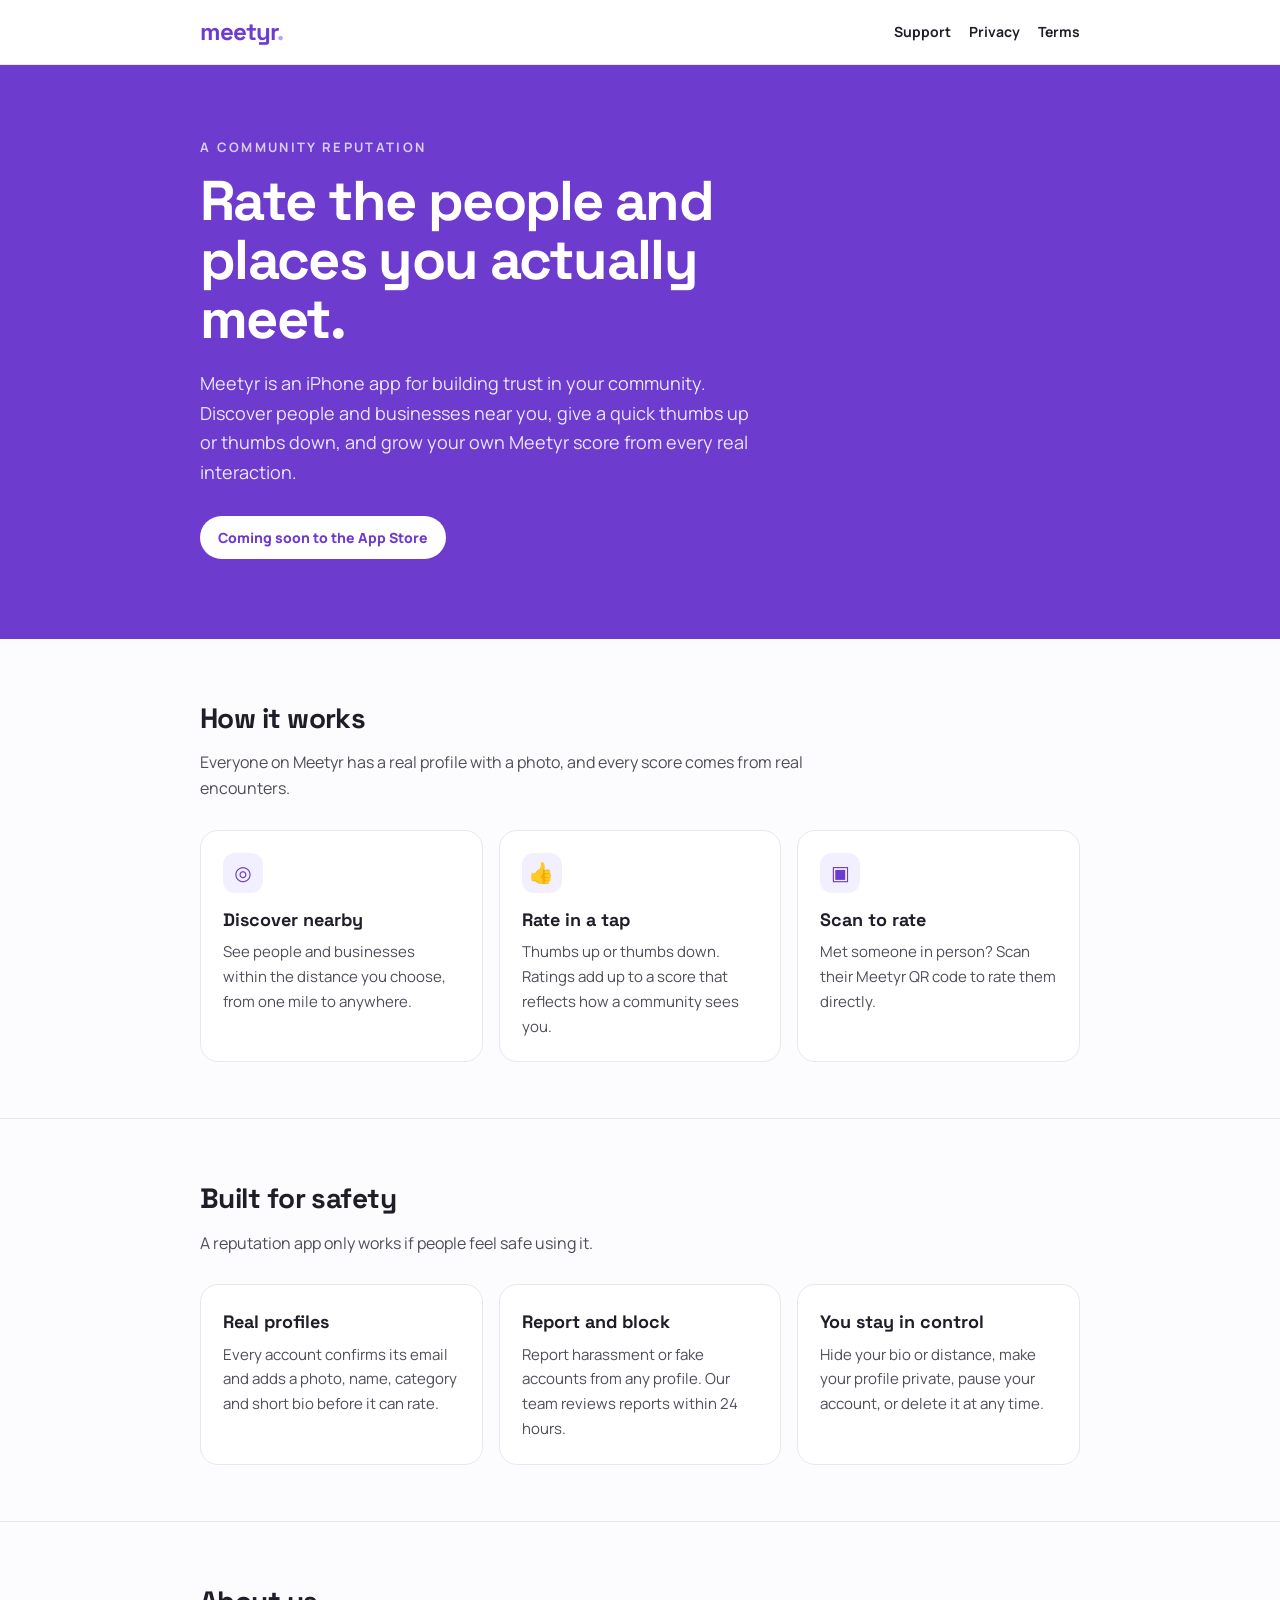
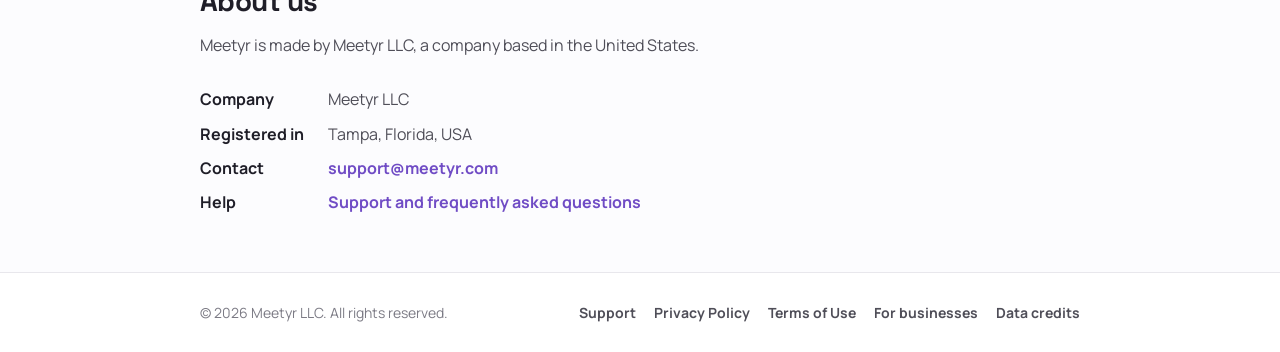
==== index.html @ 3fa54aea "Cookie-free visit counter on meetyr.com and the web app, and Meetyr Stats - Cloudflare Web Analytics" ====
<!doctype html>
<html lang="en">
  <head>
    <meta charset="utf-8" />
    <meta name="viewport" content="width=device-width, initial-scale=1" />
    <title>Meetyr — A community reputation</title>
    <meta
      name="description"
      content="Meetyr is a mobile app for rating the people and businesses you meet nearby, building a community reputation. Made by Meetyr LLC."
    />
    <link rel="preconnect" href="https://fonts.googleapis.com" />
    <link rel="preconnect" href="https://fonts.gstatic.com" crossorigin />
    <link
      href="https://fonts.googleapis.com/css2?family=Manrope:wght@400;600;700;800&family=Space+Grotesk:wght@700&display=swap"
      rel="stylesheet"
    />
    <link rel="stylesheet" href="/styles.css" />
    <!-- Cloudflare Web Analytics: counts visits without cookies (see the Privacy Policy). -->
    <script type="module" src="https://static.cloudflareinsights.com/beacon.min.js" data-cf-beacon='{"token": "6abf681c02fc494186cce8af8a3314d2"}'></script>
  </head>
  <body>
    <header class="site-header">
      <div class="wrap">
        <a class="wordmark" href="/" aria-label="Meetyr home">meetyr<span class="dot">.</span></a>
        <nav class="site-nav" aria-label="Main">
          <a href="/support/">Support</a>
          <a href="/privacy/">Privacy</a>
          <a href="/terms/">Terms</a>
        </nav>
      </div>
    </header>

    <main>
      <div class="hero">
        <div class="wrap">
          <p class="eyebrow">A community reputation</p>
          <h1>Rate the people and places you actually meet.</h1>
          <p>
            Meetyr is an iPhone app for building trust in your community. Discover people and businesses near you,
            give a quick thumbs up or thumbs down, and grow your own Meetyr score from every real interaction.
          </p>
          <span class="badge">Coming soon to the App Store</span>
        </div>
      </div>

      <section>
        <div class="wrap">
          <h2>How it works</h2>
          <p class="lead">Everyone on Meetyr has a real profile with a photo, and every score comes from real encounters.</p>
          <div class="cards">
            <div class="card">
              <div class="icon" aria-hidden="true">◎</div>
              <h3>Discover nearby</h3>
              <p>See people and businesses within the distance you choose, from one mile to anywhere.</p>
            </div>
            <div class="card">
              <div class="icon" aria-hidden="true">👍</div>
              <h3>Rate in a tap</h3>
              <p>Thumbs up or thumbs down. Ratings add up to a score that reflects how a community sees you.</p>
            </div>
            <div class="card">
              <div class="icon" aria-hidden="true">▣</div>
              <h3>Scan to rate</h3>
              <p>Met someone in person? Scan their Meetyr QR code to rate them directly.</p>
            </div>
          </div>
        </div>
      </section>

      <section>
        <div class="wrap">
          <h2>Built for safety</h2>
          <p class="lead">A reputation app only works if people feel safe using it.</p>
          <div class="cards">
            <div class="card">
              <h3>Real profiles</h3>
              <p>Every account confirms its email and adds a photo, name, category and short bio before it can rate.</p>
            </div>
            <div class="card">
              <h3>Report and block</h3>
              <p>Report harassment or fake accounts from any profile. Our team reviews reports within 24 hours.</p>
            </div>
            <div class="card">
              <h3>You stay in control</h3>
              <p>Hide your bio or distance, make your profile private, pause your account, or delete it at any time.</p>
            </div>
          </div>
        </div>
      </section>

      <section>
        <div class="wrap">
          <h2>About us</h2>
          <p class="lead">Meetyr is made by Meetyr LLC, a company based in the United States.</p>
          <dl class="facts">
            <dt>Company</dt>
            <dd>Meetyr LLC</dd>
            <dt>Registered in</dt>
            <dd>Tampa, Florida, USA</dd>
            <dt>Contact</dt>
            <dd><a href="mailto:support@meetyr.com">support@meetyr.com</a></dd>
            <dt>Help</dt>
            <dd><a href="/support/">Support and frequently asked questions</a></dd>
          </dl>
        </div>
      </section>
    </main>

    <footer class="site-footer">
      <div class="wrap">
        <span>© 2026 Meetyr LLC. All rights reserved.</span>
        <nav aria-label="Footer">
          <a href="/support/">Support</a>
          <a href="/privacy/">Privacy Policy</a>
          <a href="/terms/">Terms of Use</a>
          <a href="/business/">For businesses</a>
          <a href="/credits/">Data credits</a>
        </nav>
      </div>
    </footer>
  </body>
</html>
---- styles.css ----
/* meetyr.com — shared styles. Colors and fonts match the app (meetyr-app/constants/theme.ts). */
:root {
  --purple: #6d3bcd;
  --purple-dark: #6231ba;
  --link: #704cc5;
  --tint: #f2f0ff;
  --ink: #1f1e28;
  --body: #4f4e58;
  --muted: #7c7b85;
  --border: #e8e7ec;
  --page: #fcfcfe;
  --white: #ffffff;
  --green: #008a3e;
  --coral: #e23439;
  --display: "Space Grotesk", system-ui, sans-serif;
  --text: "Manrope", system-ui, sans-serif;
}

* {
  box-sizing: border-box;
}

html {
  -webkit-text-size-adjust: 100%;
}

body {
  margin: 0;
  background: var(--page);
  color: var(--body);
  font-family: var(--text);
  font-size: 16px;
  line-height: 1.65;
}

a {
  color: var(--link);
  font-weight: 700;
  text-decoration: none;
}

a:hover {
  text-decoration: underline;
}

.wrap {
  max-width: 920px;
  margin: 0 auto;
  padding: 0 20px;
}

/* Header */
.site-header {
  border-bottom: 1px solid var(--border);
  background: var(--white);
}

.site-header .wrap {
  display: flex;
  align-items: center;
  justify-content: space-between;
  min-height: 64px;
  gap: 16px;
  flex-wrap: wrap;
}

.wordmark {
  font-family: var(--display);
  font-weight: 700;
  font-size: 24px;
  letter-spacing: -0.04em;
  color: var(--purple);
}

.wordmark:hover {
  text-decoration: none;
}

.wordmark .dot {
  color: #b9a5f2;
}

.site-nav {
  display: flex;
  gap: 18px;
  flex-wrap: wrap;
}

.site-nav a {
  font-size: 14px;
  color: var(--ink);
}

.site-nav a[aria-current="page"] {
  color: var(--purple);
}

/* Home */
.hero {
  background: var(--purple);
  color: var(--white);
  padding: 72px 0 80px;
}

.hero .eyebrow {
  margin: 0 0 14px;
  font-size: 13px;
  font-weight: 700;
  letter-spacing: 0.18em;
  text-transform: uppercase;
  color: #d9cefa;
}

.hero h1 {
  max-width: 640px;
  margin: 0;
  font-family: var(--display);
  font-size: clamp(36px, 7vw, 56px);
  line-height: 1.05;
  letter-spacing: -0.03em;
}

.hero p {
  max-width: 560px;
  margin: 20px 0 0;
  font-size: 18px;
  color: #ece6ff;
}

.badge {
  display: inline-block;
  margin-top: 28px;
  padding: 10px 18px;
  border-radius: 999px;
  background: var(--white);
  color: var(--purple);
  font-weight: 800;
  font-size: 14px;
}

section {
  padding: 56px 0;
}

section + section {
  border-top: 1px solid var(--border);
}

h2 {
  margin: 0 0 8px;
  font-family: var(--display);
  font-size: 28px;
  letter-spacing: -0.02em;
  color: var(--ink);
}

.lead {
  max-width: 640px;
  margin: 0 0 28px;
}

.cards {
  display: grid;
  grid-template-columns: repeat(auto-fit, minmax(240px, 1fr));
  gap: 16px;
}

.card {
  padding: 22px;
  border: 1px solid var(--border);
  border-radius: 18px;
  background: var(--white);
}

.card h3 {
  margin: 0 0 6px;
  font-family: var(--display);
  font-size: 18px;
  color: var(--ink);
}

.card p {
  margin: 0;
  font-size: 15px;
}

.card .icon {
  display: inline-flex;
  align-items: center;
  justify-content: center;
  width: 40px;
  height: 40px;
  margin-bottom: 12px;
  border-radius: 12px;
  background: var(--tint);
  color: var(--purple);
  font-size: 20px;
}

.facts {
  display: grid;
  grid-template-columns: max-content 1fr;
  gap: 8px 24px;
  margin: 0;
}

.facts dt {
  font-weight: 700;
  color: var(--ink);
}

.facts dd {
  margin: 0;
}

/* Legal and support pages */
.doc {
  max-width: 760px;
  padding: 48px 20px 64px;
}

.doc h1 {
  margin: 0;
  font-family: var(--display);
  font-size: clamp(32px, 6vw, 44px);
  letter-spacing: -0.03em;
  color: var(--ink);
}

.doc .updated {
  margin: 8px 0 32px;
  font-size: 14px;
  color: var(--muted);
}

.doc h2 {
  margin-top: 36px;
  font-size: 22px;
}

.doc h3 {
  margin: 22px 0 4px;
  font-size: 16px;
  color: var(--ink);
}

.doc ul {
  padding-left: 22px;
}

.doc li + li {
  margin-top: 6px;
}

.callout {
  margin: 24px 0;
  padding: 18px 20px;
  border-radius: 16px;
  background: var(--tint);
  color: var(--ink);
}

.callout p {
  margin: 0;
}

/* Footer */
.site-footer {
  border-top: 1px solid var(--border);
  background: var(--white);
  font-size: 14px;
  color: var(--muted);
}

.site-footer .wrap {
  display: flex;
  justify-content: space-between;
  gap: 16px;
  flex-wrap: wrap;
  padding-top: 28px;
  padding-bottom: 28px;
}

.site-footer nav {
  display: flex;
  gap: 18px;
  flex-wrap: wrap;
}

.site-footer a {
  color: var(--body);
}

@media (max-width: 520px) {
  .hero {
    padding: 52px 0 60px;
  }

  section {
    padding: 44px 0;
  }

  .facts {
    grid-template-columns: 1fr;
    gap: 2px;
  }

  .facts dd {
    margin-bottom: 10px;
  }
}
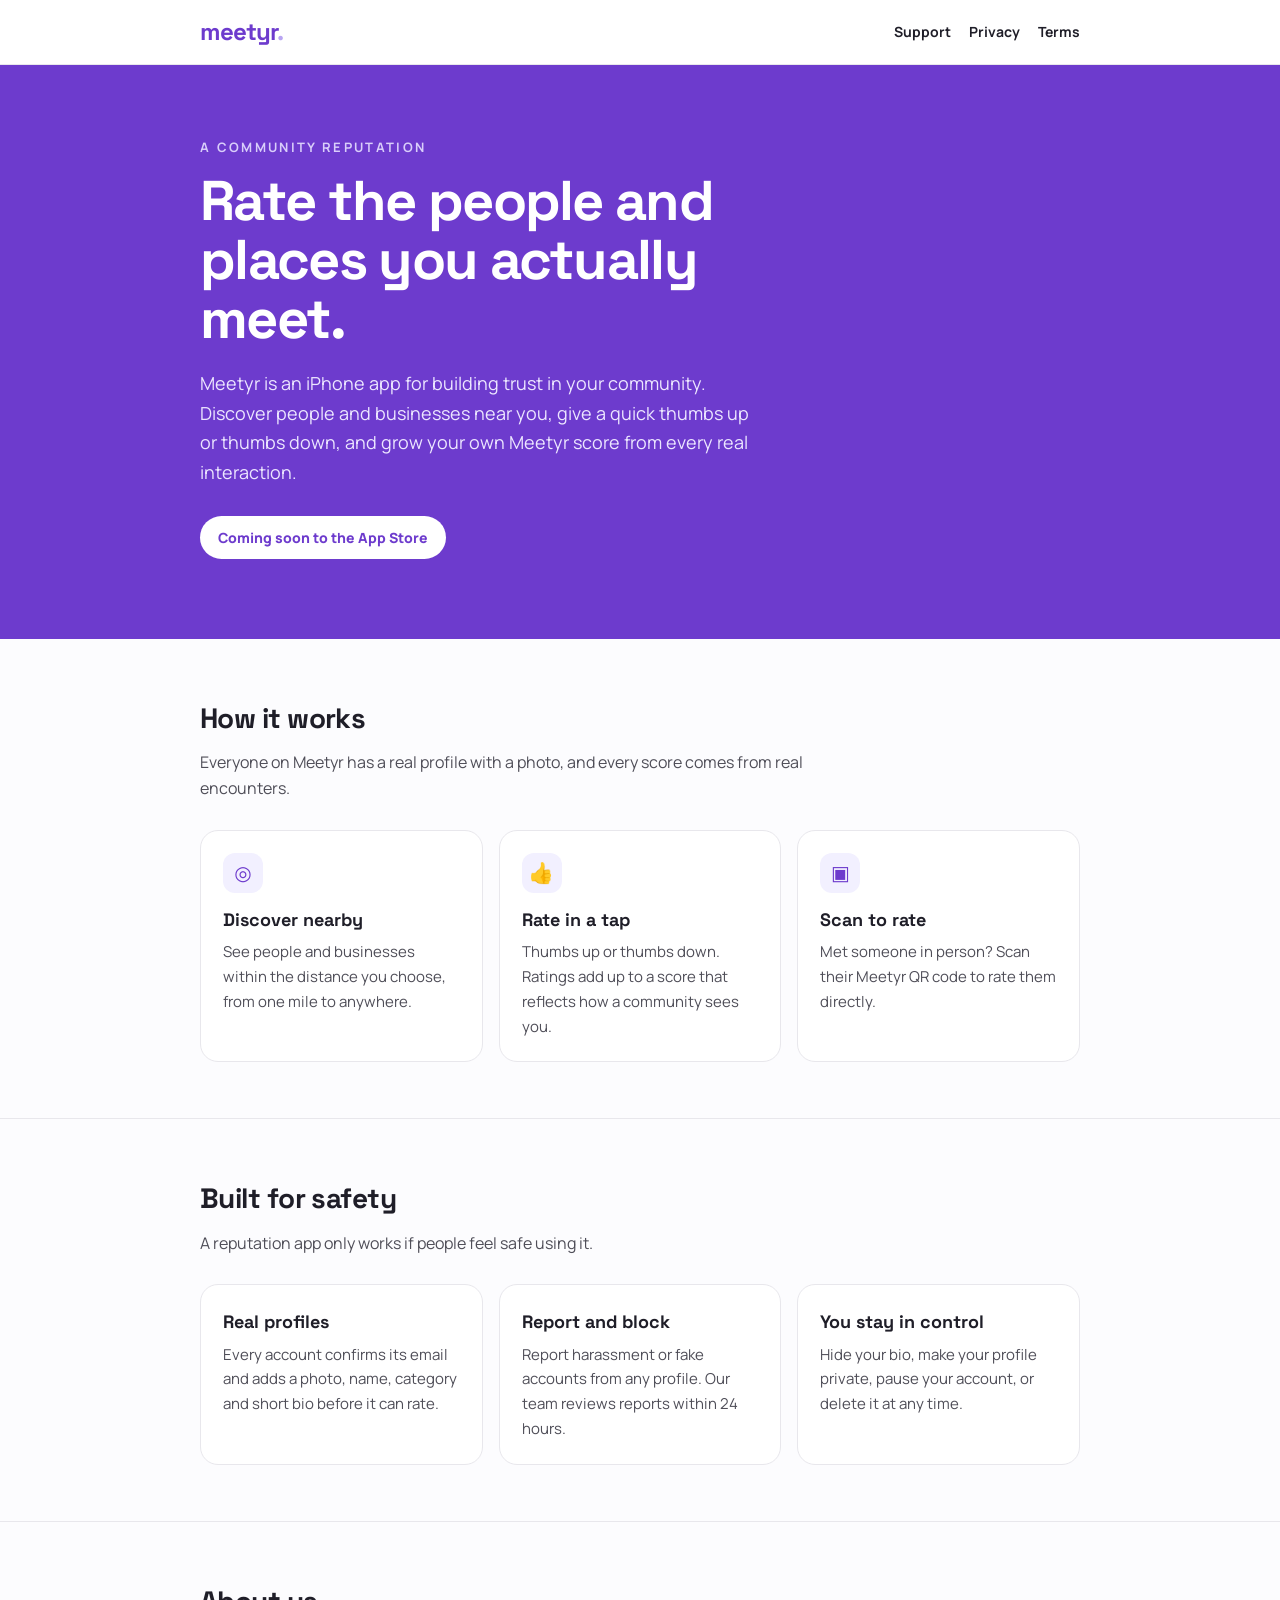
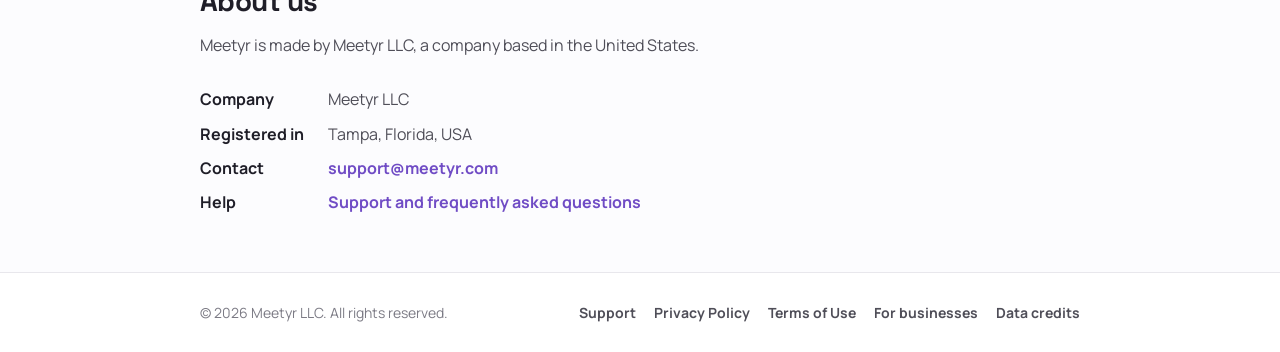
==== commit ed2f38cf: "Privacy Policy and Terms, November 10, 2026: scores move 3 people at a time; who sees your location;" ====
--- a/index.html
+++ b/index.html
@@ -82,7 +82,7 @@
             </div>
             <div class="card">
               <h3>You stay in control</h3>
-              <p>Hide your bio or distance, make your profile private, pause your account, or delete it at any time.</p>
+              <p>Hide your bio, make your profile private, pause your account, or delete it at any time.</p>
             </div>
           </div>
         </div>
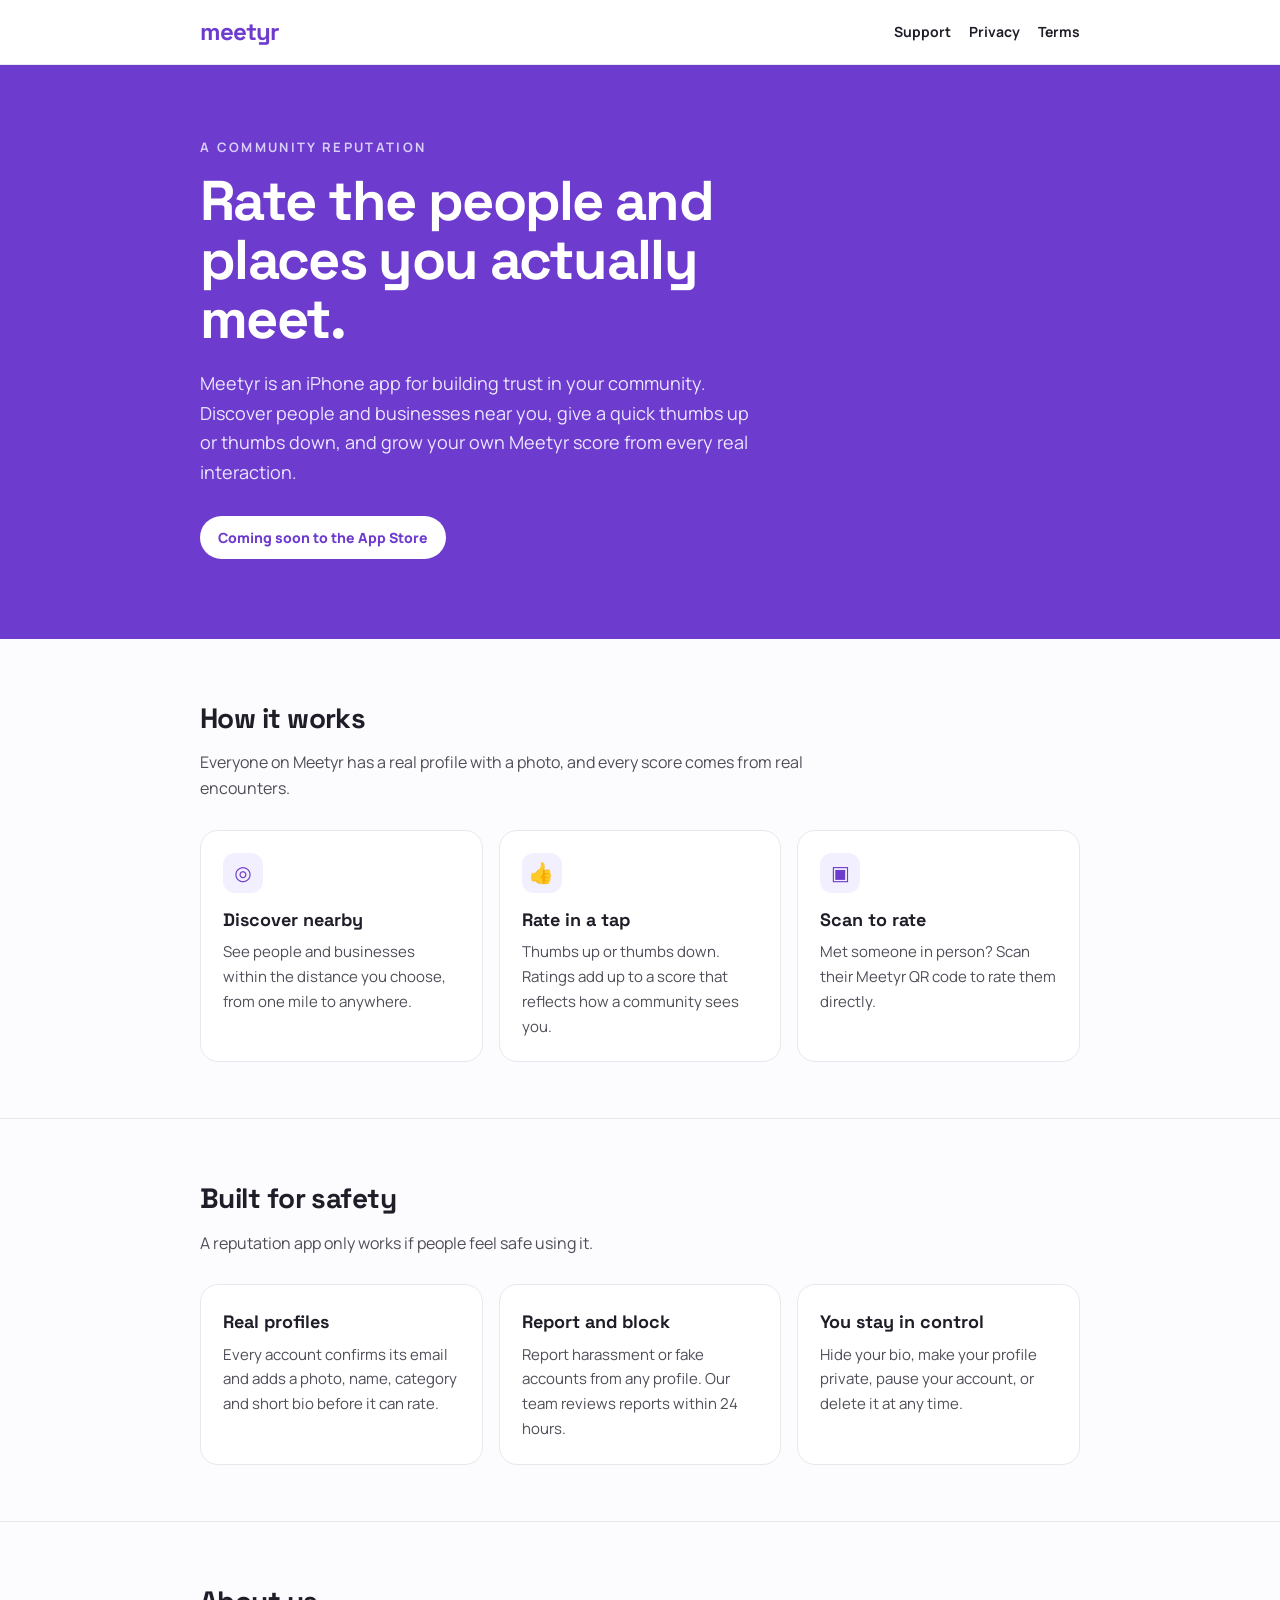
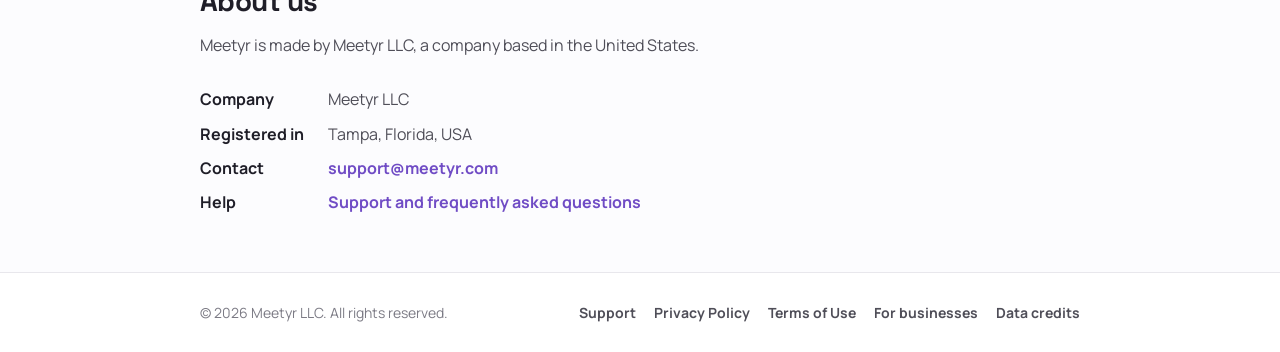
==== commit e810cabc: "Logo without a period on every page; Privacy: "Show me near where I am" Co-Authored-By: Claude Opus " ====
--- a/index.html
+++ b/index.html
@@ -21,7 +21,7 @@
   <body>
     <header class="site-header">
       <div class="wrap">
-        <a class="wordmark" href="/" aria-label="Meetyr home">meetyr<span class="dot">.</span></a>
+        <a class="wordmark" href="/" aria-label="Meetyr home">meetyr</a>
         <nav class="site-nav" aria-label="Main">
           <a href="/support/">Support</a>
           <a href="/privacy/">Privacy</a>
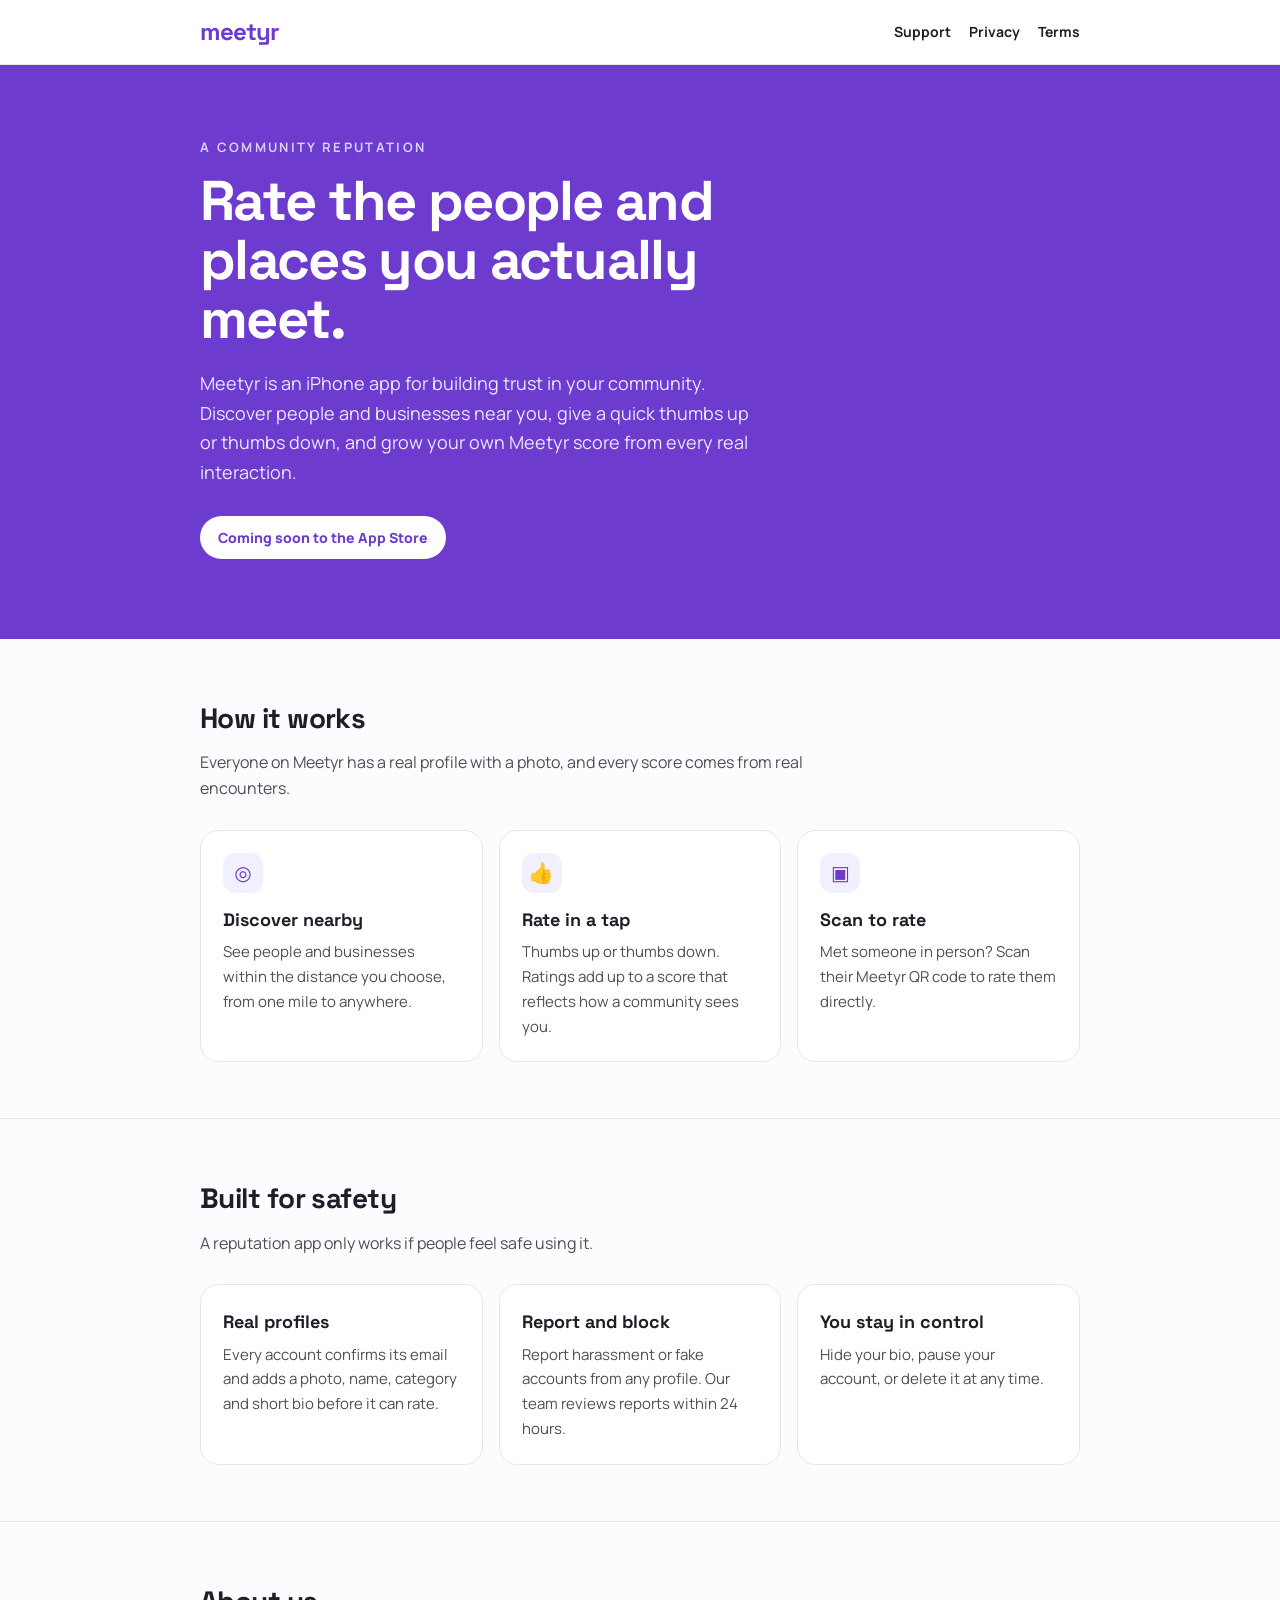
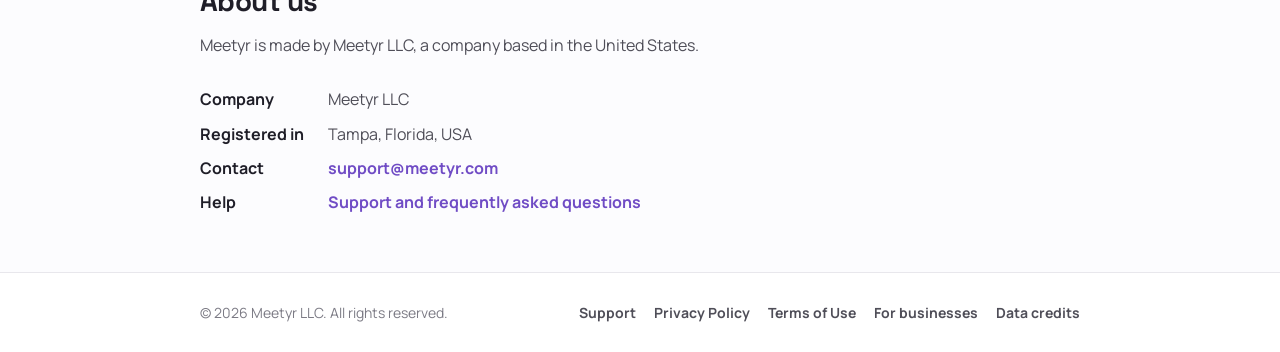
==== commit fd6c62a3: "Private profile is gone (John, 25 Nov 2026: replaced by Incognito mode): Support's two passages and " ====
--- a/index.html
+++ b/index.html
@@ -82,7 +82,7 @@
             </div>
             <div class="card">
               <h3>You stay in control</h3>
-              <p>Hide your bio, make your profile private, pause your account, or delete it at any time.</p>
+              <p>Hide your bio, pause your account, or delete it at any time.</p>
             </div>
           </div>
         </div>
